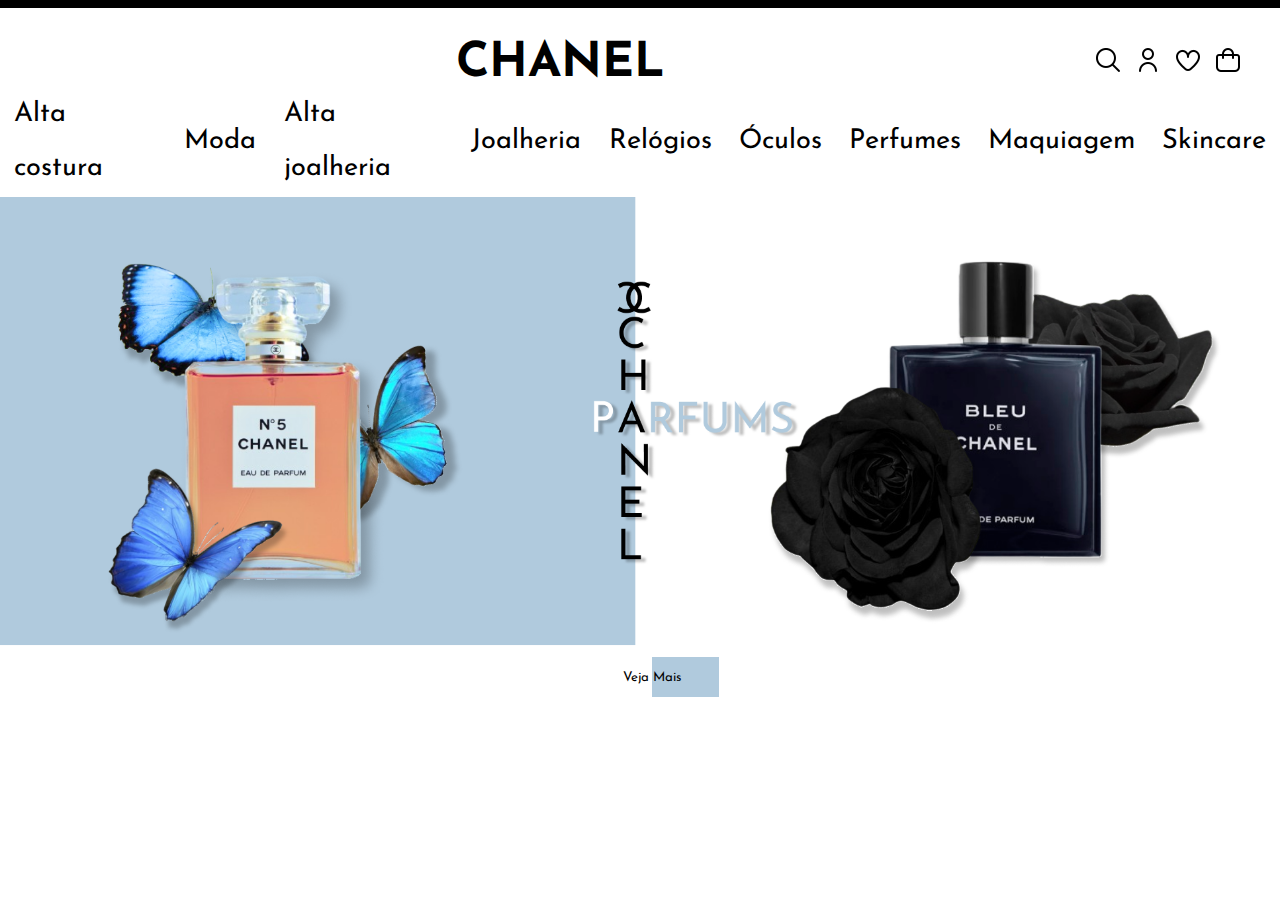
==== index.html @ cc5ebaff "starting application" ====
<!DOCTYPE html>
<html lang="en">

<head>
    <meta charset="UTF-8">
    <meta name="viewport" content="width=device-width, initial-scale=1.0">
    <link rel="stylesheet" href="./style.css">
    <script defer src="./script.js"></script>
    <link rel="shortcut icon" type="imagex/png" href="./assets/imgs/download 1.png" class="icon-link">
    <title>CHANEL</title>
</head>

<body>
    <header>
        <nav>
            <div class="topper">
                <div class="top-black"></div>

                <div class="icons">
                    <div class="logo">
                        <h1>CHANEL</h1>
                        <ul>
                            <li>
                                <a href=""><img src="./assets/imgs/bolsa-de-compras.png" alt=""></a>
                            </li>
                            <li>
                                <a href=""><img src="./assets/imgs/coracao.png" alt=""></a>
                            </li>
                            <li>
                                <a href=""><img src="./assets/imgs/do-utilizador.png" alt=""></a>
                            </li>
                            <li>
                                <a href=""><img src="./assets/imgs/procurar.png" alt=""></a>
                            </li>

                        </ul>
                    </div>
                </div>

                <section>
                    <div class="links">
                        <ul>
                            <li>
                                <a class="menu-link" href="page1">Alta costura</a>
                            </li>
                            <li>
                                <a class="menu-link" href="page2">Moda</a>
                            </li>
                            <li>
                                <a class="menu-link" href="page3">Alta joalheria</a>
                            </li>
                            <li>
                                <a class="menu-link" href="page4">Joalheria</a>
                            </li>
                            <li>
                                <a class="menu-link" href="page5">Relógios</a>
                            </li>
                            <li>
                                <a class="menu-link" href="page6">Óculos</a>
                            </li>
                            <li>
                                <a class="menu-link" href="page7">Perfumes</a>
                            </li>
                            <li>
                                <a class="menu-link" href="page8">Maquiagem</a>
                            </li>
                            <li>
                                <a class="menu-link" href="page9">Skincare</a>
                            </li>
                        </ul>
                    </div>
                </section>
        </nav>
    </header>

    <a href="">
    <section class="parfums">
        <div class="section-container">
                <div class="section-img">
                    <img src="./assets/imgs/Component 7.png" alt="">
                    <button class="button-card">
                        Veja Mais
                    </button>
                </div>
        </div>
    </section>
</a>
    
</body>

</html>
---- style.css ----
@import url('https://fonts.googleapis.com/css2?family=Josefin+Sans:ital,wght@0,100..700;1,100..700&display=swap');

* {
    padding: 0 auto;
    margin: 0 auto;
    font-family: 'Josefin Sans', sans-serif;

}

h1 {
    font-size: 48px;
}

.top-black {
    width: 100%;
    height: .5rem;
    background-color: black;
}

.icons {
    padding-left: 2em;
    padding-right: 2em;
    padding-top: 2em;
}

.logo ul {
    list-style: none;
    width: max-content;
    margin: 0;
    padding: 0;
}


.logo {
    display: flex;
}

.icons li {
    padding: .5em;
    float: right;
}

.links ul {
    list-style: none;
    width: max-content;
    margin: 0;
    display: flex;
    align-items: center;
    padding: 0;
}


.links {
    font-size: 1.7em;
    display: flex;
    justify-content: center;
}

.links li {
    padding-inline: .5em;

}

.menu-link {
    text-decoration: none;
    color: black;
    line-height: 2;
    position: relative;
}

.menu-link::before {
    content: '';
    width: 0;
    height: 2px;
    border-radius: 2px;
    background-color: #000;
    position: absolute;
    bottom: -.25rem;
    left: 50%;
    transition: width .4s, left .4s;
}

.menu-link:hover::before {
    width: 100%;
    left: 0;
}


link.icon-link {
    border-radius: 100%;
}

.section-img img{
    width: 100%;
}

button.button-card{
    position:absolute;
    z-index:1;
    top:73%;
    left:45.72%;
    border: none;
    background: linear-gradient(to left, #b0cadd 50%, white 50%);

    color: black;
    width: 10em;
    height: 3em;
    cursor: pointer;
}

button.button-card:hover{
    background: #000;
    color: white;
      
}
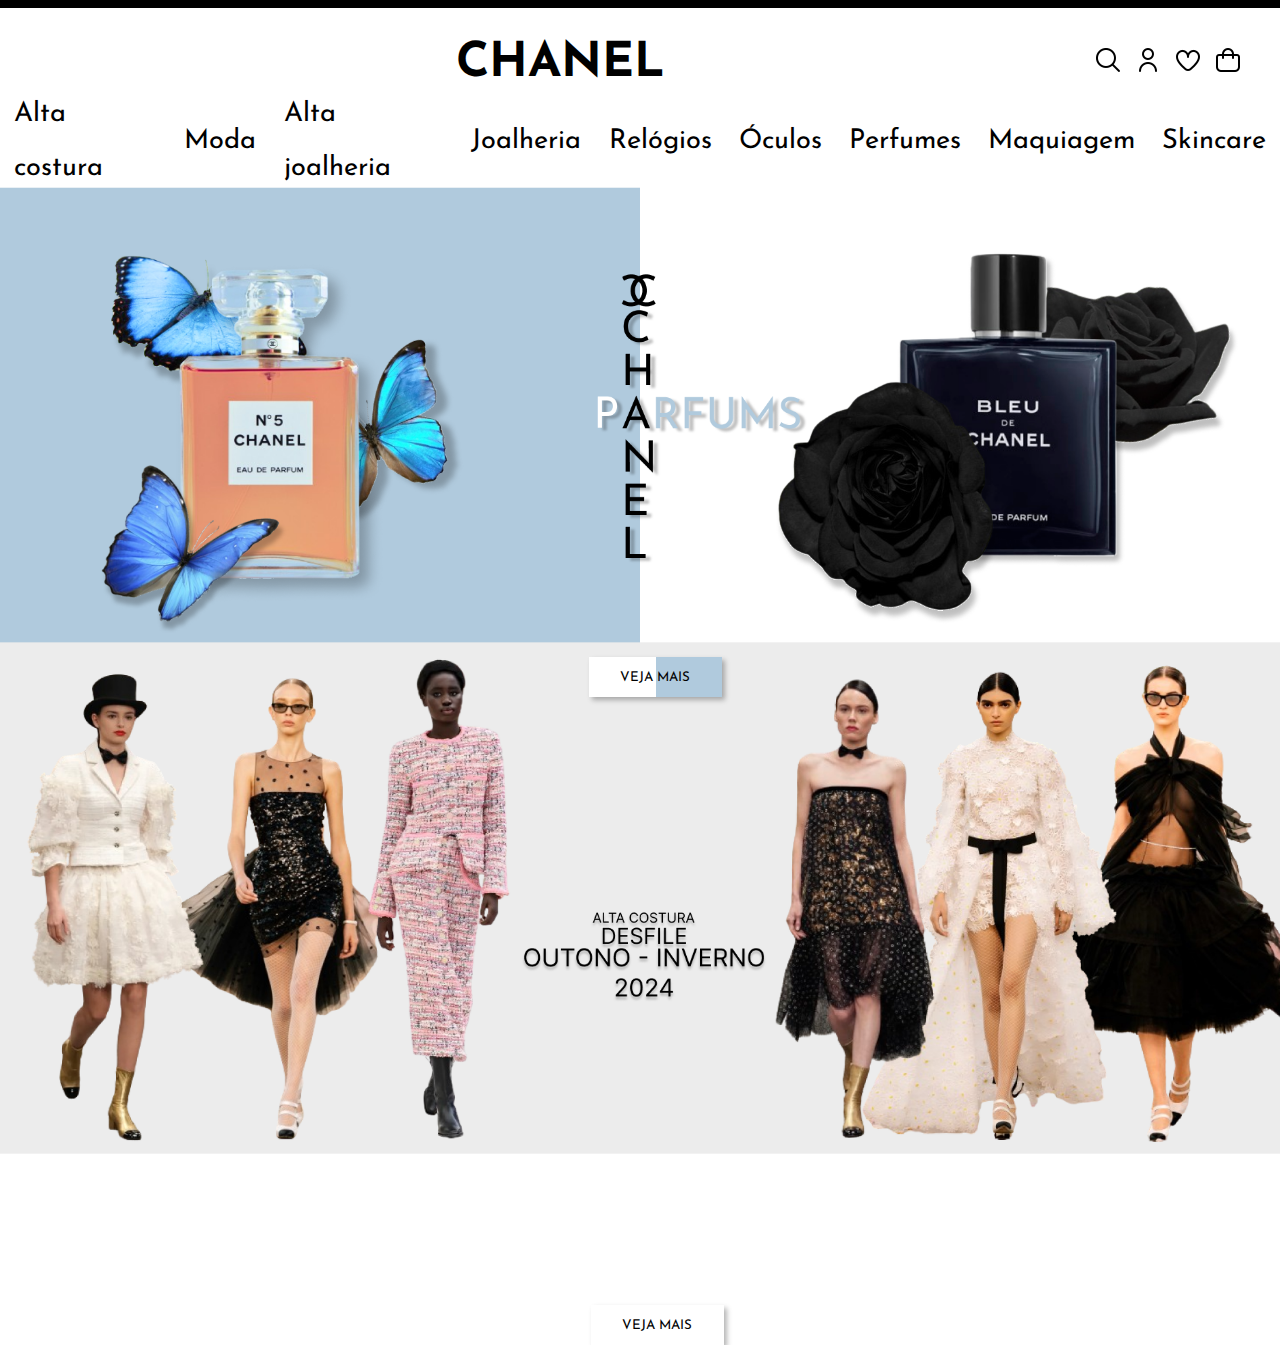
==== commit 08dac455: "updating files" ====
--- a/index.html
+++ b/index.html
@@ -16,26 +16,26 @@
             <div class="topper">
                 <div class="top-black"></div>
 
-                <div class="icons">
-                    <div class="logo">
-                        <h1>CHANEL</h1>
-                        <ul>
-                            <li>
-                                <a href=""><img src="./assets/imgs/bolsa-de-compras.png" alt=""></a>
-                            </li>
-                            <li>
-                                <a href=""><img src="./assets/imgs/coracao.png" alt=""></a>
-                            </li>
-                            <li>
-                                <a href=""><img src="./assets/imgs/do-utilizador.png" alt=""></a>
-                            </li>
-                            <li>
-                                <a href=""><img src="./assets/imgs/procurar.png" alt=""></a>
-                            </li>
+                    <div class="icons">
+                        <div class="logo">
+                            <h1>CHANEL</h1>
+                            <ul>
+                                <li>
+                                    <a href=""><img src="./assets/imgs/bolsa-de-compras.png" alt=""></a>
+                                </li>
+                                <li>
+                                    <a href=""><img src="./assets/imgs/coracao.png" alt=""></a>
+                                </li>
+                                <li>
+                                    <a href=""><img src="./assets/imgs/do-utilizador.png" alt=""></a>
+                                </li>
+                                <li>
+                                    <a href=""><img src="./assets/imgs/procurar.png" alt=""></a>
+                                </li>
 
-                        </ul>
+                            </ul>
+                        </div>
                     </div>
-                </div>
 
                 <section>
                     <div class="links">
@@ -74,18 +74,28 @@
     </header>
 
     <a href="">
-    <section class="parfums">
-        <div class="section-container">
-                <div class="section-img">
-                    <img src="./assets/imgs/Component 7.png" alt="">
-                    <button class="button-card">
-                        Veja Mais
-                    </button>
-                </div>
-        </div>
-    </section>
-</a>
-    
+        <section class="parfums">
+            <div class="section-container">
+                    <div class="section-img">
+                        <img src="./assets/imgs/Component 7 (1).png" alt="">
+                        <button class="button-card" id="btn1">
+                            VEJA MAIS
+                        </button>
+                    </div>
+            </div>
+        </section>
+    </a>
+    <a href="">
+        <section class="high-fashion">
+            <div class="section-container">
+                    <div class="section-img">
+                        <img src="./assets/imgs/Component 8 (1).png" alt="">
+                        <button class="button-card" id="btn2">
+                            VEJA MAIS
+                        </button>
+                    </div>
+            </div>
+        </section>
+    </a>
 </body>
-
 </html>--- a/style.css
+++ b/style.css
@@ -5,6 +5,10 @@
     margin: 0 auto;
     font-family: 'Josefin Sans', sans-serif;
 
+}
+
+html, body {
+    overflow-x: hidden;
 }
 
 h1 {
@@ -33,6 +37,7 @@
 
 .logo {
     display: flex;
+    align-items: stretch;
 }
 
 .icons li {
@@ -90,26 +95,52 @@
     border-radius: 100%;
 }
 
+
 .section-img img{
     width: 100%;
+    transform:matrix(1.01449, 0, 0, 1.01449, 0, -6)
 }
 
 button.button-card{
     position:absolute;
     z-index:1;
-    top:73%;
-    left:45.72%;
     border: none;
-    background: linear-gradient(to left, #b0cadd 50%, white 50%);
-
-    color: black;
     width: 10em;
     height: 3em;
     cursor: pointer;
+    box-shadow: 3px 3px 5px rgba(0, 0, 0, 0.295);
 }
 
 button.button-card:hover{
-    background: #000;
-    color: white;
+    background: #000 !important;
+    color: white !important;
       
-}+}
+
+#btn1{
+    top:73%;
+    left:46%;
+    background: linear-gradient(to left, #b0cadd 50%, white 50%);
+    color: black;
+}
+
+#btn2{
+    top:145%;
+    left:46.155%;
+    background: white;
+    color: black;
+}
+
+body::-webkit-scrollbar {
+    width: 12px;               /* width of the entire scrollbar */
+  }
+  
+  body::-webkit-scrollbar-track {
+    background: white;        /* color of the tracking area */
+  }
+  
+  body::-webkit-scrollbar-thumb {
+    background-color: rgb(218, 218, 218);    /* color of the scroll thumb */
+    border-radius: 20px;       /* roundness of the scroll thumb */
+    border: 3px solid white;  /* creates padding around scroll thumb */
+  }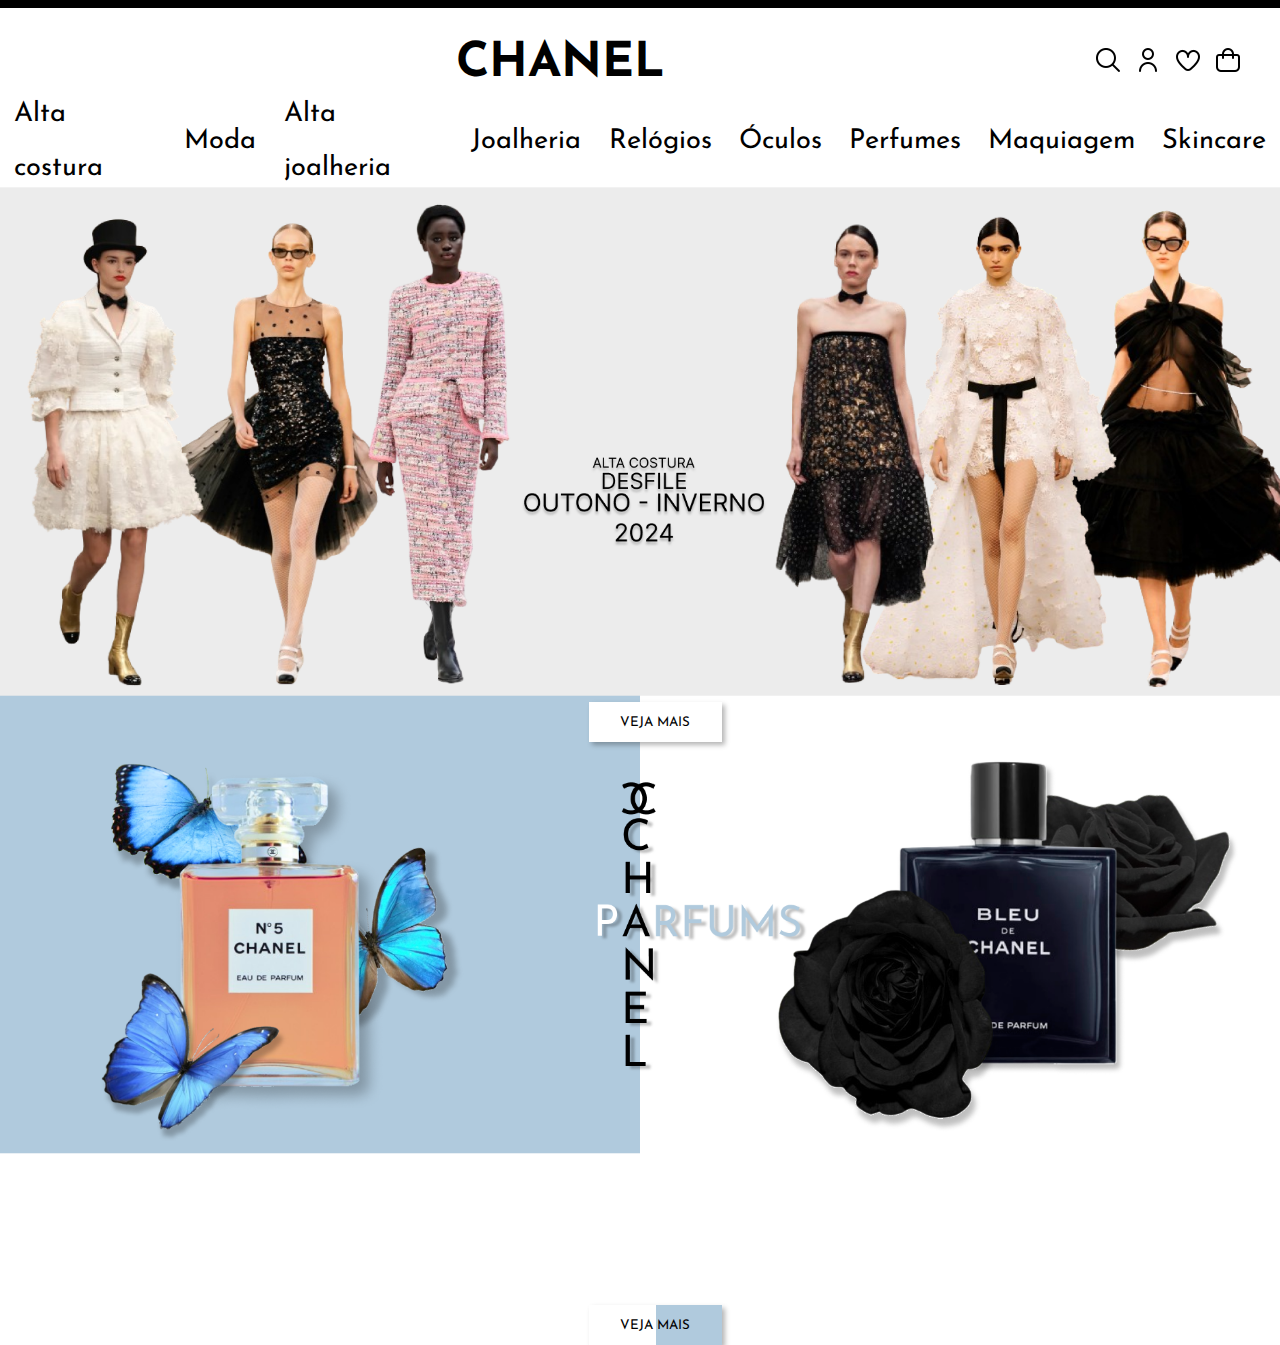
==== commit addfb578: "updating files" ====
--- a/index.html
+++ b/index.html
@@ -16,26 +16,26 @@
             <div class="topper">
                 <div class="top-black"></div>
 
-                    <div class="icons">
-                        <div class="logo">
-                            <h1>CHANEL</h1>
-                            <ul>
-                                <li>
-                                    <a href=""><img src="./assets/imgs/bolsa-de-compras.png" alt=""></a>
-                                </li>
-                                <li>
-                                    <a href=""><img src="./assets/imgs/coracao.png" alt=""></a>
-                                </li>
-                                <li>
-                                    <a href=""><img src="./assets/imgs/do-utilizador.png" alt=""></a>
-                                </li>
-                                <li>
-                                    <a href=""><img src="./assets/imgs/procurar.png" alt=""></a>
-                                </li>
+                <div class="icons">
+                    <div class="logo">
+                        <h1>CHANEL</h1>
+                        <ul>
+                            <li>
+                                <a href=""><img src="./assets/imgs/bolsa-de-compras.png" alt=""></a>
+                            </li>
+                            <li>
+                                <a href=""><img src="./assets/imgs/coracao.png" alt=""></a>
+                            </li>
+                            <li>
+                                <a href=""><img src="./assets/imgs/do-utilizador.png" alt=""></a>
+                            </li>
+                            <li>
+                                <a href=""><img src="./assets/imgs/procurar.png" alt=""></a>
+                            </li>
 
-                            </ul>
-                        </div>
+                        </ul>
                     </div>
+                </div>
 
                 <section>
                     <div class="links">
@@ -72,30 +72,32 @@
                 </section>
         </nav>
     </header>
-
     <a href="">
-        <section class="parfums">
+        <section class="high-fashion">
             <div class="section-container">
-                    <div class="section-img">
-                        <img src="./assets/imgs/Component 7 (1).png" alt="">
-                        <button class="button-card" id="btn1">
-                            VEJA MAIS
-                        </button>
-                    </div>
+                <div class="section-img">
+                    <img src="./assets/imgs/Component 8 (1).png" alt="">
+                    <button class="button-card" id="btn2">
+                        VEJA MAIS
+                    </button>
+                </div>
             </div>
         </section>
     </a>
     <a href="">
-        <section class="high-fashion">
+        <section class="parfums">
             <div class="section-container">
-                    <div class="section-img">
-                        <img src="./assets/imgs/Component 8 (1).png" alt="">
-                        <button class="button-card" id="btn2">
-                            VEJA MAIS
-                        </button>
-                    </div>
+                <div class="section-img">
+                    <img src="./assets/imgs/Component 7 (1).png" alt="">
+                    <button class="button-card" id="btn1">
+                        VEJA MAIS
+                    </button>
+                </div>
             </div>
         </section>
     </a>
+   
+
 </body>
+
 </html>--- a/style.css
+++ b/style.css
@@ -114,20 +114,19 @@
 button.button-card:hover{
     background: #000 !important;
     color: white !important;
-      
+}
+
+#btn2{
+    top:78%;
+    left:46%;
+    background: white;
+    color: black;
 }
 
 #btn1{
-    top:73%;
+    top:145%;
     left:46%;
     background: linear-gradient(to left, #b0cadd 50%, white 50%);
-    color: black;
-}
-
-#btn2{
-    top:145%;
-    left:46.155%;
-    background: white;
     color: black;
 }
 
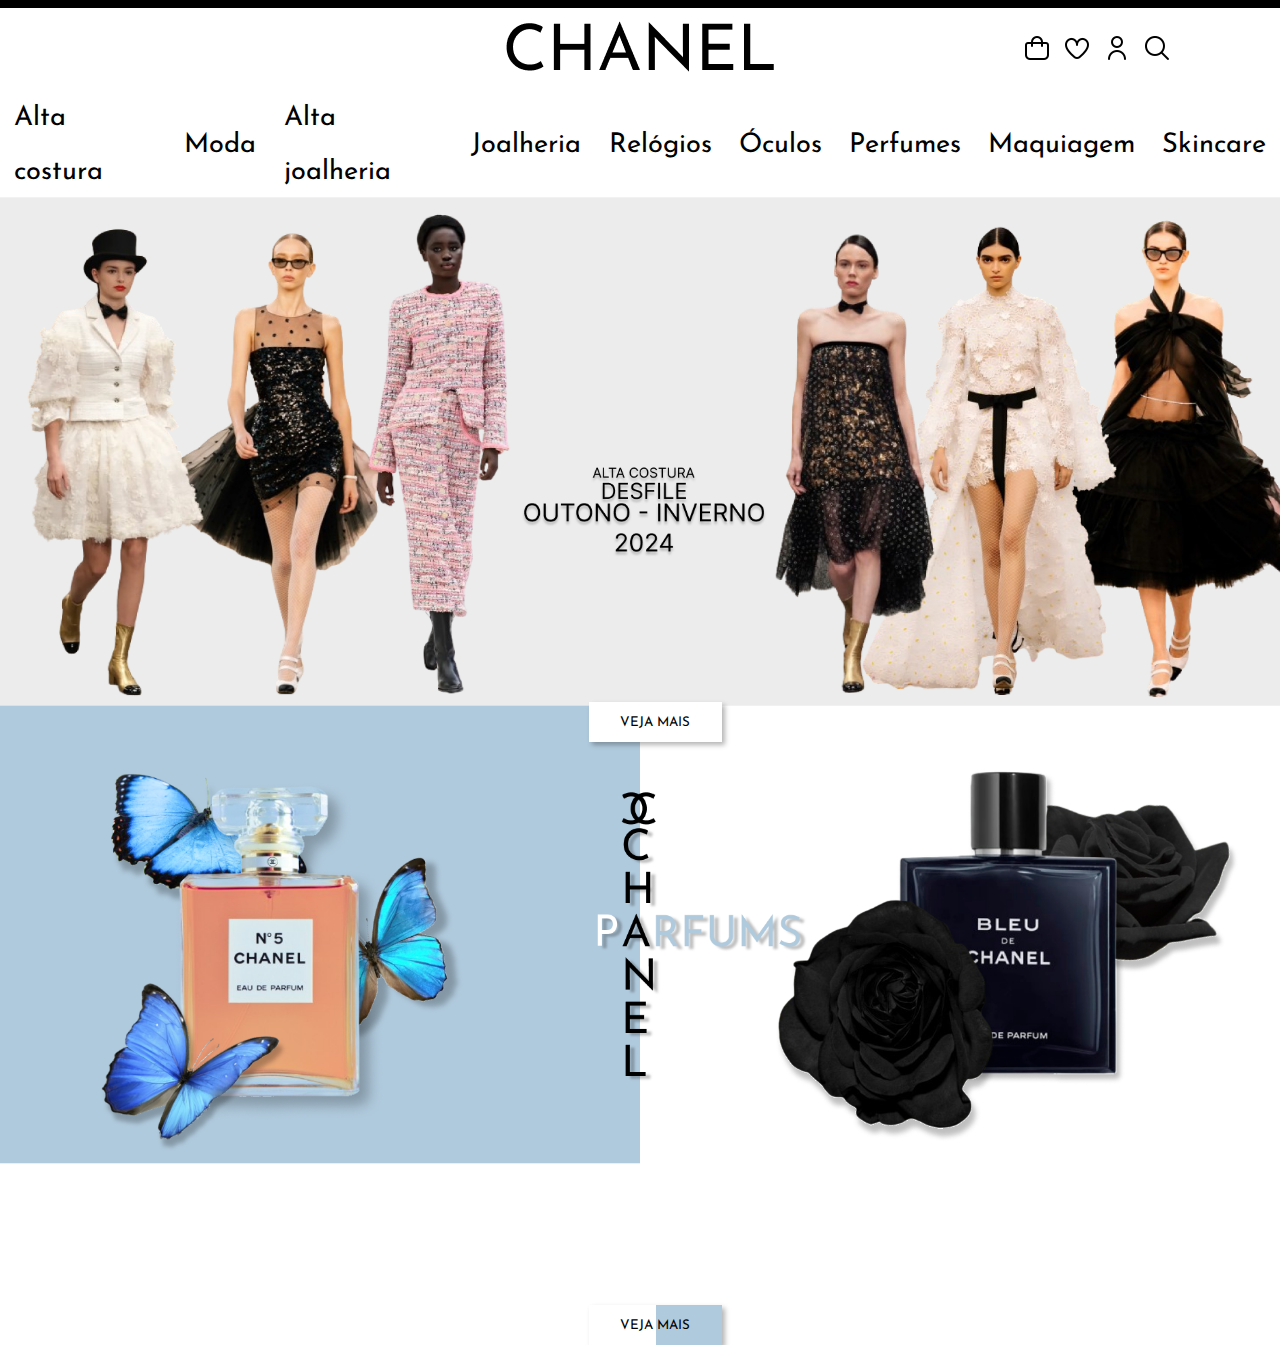
==== commit 6403db94: "updating files" ====
--- a/index.html
+++ b/index.html
@@ -12,31 +12,37 @@
 
 <body>
     <header>
-        <nav>
+        <div class="header-inner">
             <div class="topper">
-                <div class="top-black"></div>
+                <div class="nav container">
+                    <ul class="nav-left nav-left-one">
 
-                <div class="icons">
-                    <div class="logo">
-                        <h1>CHANEL</h1>
-                        <ul>
-                            <li>
-                                <a href=""><img src="./assets/imgs/bolsa-de-compras.png" alt=""></a>
-                            </li>
-                            <li>
-                                <a href=""><img src="./assets/imgs/coracao.png" alt=""></a>
-                            </li>
-                            <li>
-                                <a href=""><img src="./assets/imgs/do-utilizador.png" alt=""></a>
-                            </li>
-                            <li>
-                                <a href=""><img src="./assets/imgs/procurar.png" alt=""></a>
-                            </li>
+                    </ul>
+                    <div class="nav-center">
+                        <div class="nav-item">
+                            <h1>
+                                <img src="/assets/imgs/CHANEL.png" alt="">
+                            </h1>
+                        </div>
+                    </div>
+                    <ul class="nav-right">
+                        <li>
+                            <a href="" class="nav-item"><img src="./assets/imgs/bolsa-de-compras.png" alt=""></a>
+                        </li>
+                        <li>
+                            <a href="" class="nav-item"><img src="./assets/imgs/coracao.png" alt=""></a>
+                        </li>
+                        <li>
+                            <a href="" class="nav-item"><img src="./assets/imgs/do-utilizador.png" alt=""></a>
+                        </li>
+                        <li>
+                            <a href="" class="nav-item"><img src="./assets/imgs/procurar.png" alt=""></a>
+                        </li>
+                    </ul>
 
-                        </ul>
-                    </div>
                 </div>
-
+            </div>
+            <nav class="header-primary">
                 <section>
                     <div class="links">
                         <ul>
@@ -70,16 +76,22 @@
                         </ul>
                     </div>
                 </section>
-        </nav>
+            </nav>
     </header>
+
+
     <a href="">
         <section class="high-fashion">
             <div class="section-container">
                 <div class="section-img">
                     <img src="./assets/imgs/Component 8 (1).png" alt="">
-                    <button class="button-card" id="btn2">
-                        VEJA MAIS
-                    </button>
+                    <div class="layout-root">
+                        <div class="positioner">
+                            <button class="button-card" id="btn2">
+                                VEJA MAIS
+                            </button>
+                        </div>
+                    </div>
                 </div>
             </div>
         </section>
@@ -89,15 +101,17 @@
             <div class="section-container">
                 <div class="section-img">
                     <img src="./assets/imgs/Component 7 (1).png" alt="">
-                    <button class="button-card" id="btn1">
-                        VEJA MAIS
-                    </button>
+                    <div class="layout-root">
+                        <div class="positioner">
+                            <button class="button-card" id="btn1">
+                                VEJA MAIS
+                            </button>
+                        </div>
+                    </div>
                 </div>
             </div>
         </section>
     </a>
-   
-
 </body>
 
 </html>--- a/style.css
+++ b/style.css
@@ -1,4 +1,10 @@
 @import url('https://fonts.googleapis.com/css2?family=Josefin+Sans:ital,wght@0,100..700;1,100..700&display=swap');
+
+*,
+::after,
+::before {
+    box-sizing: border-box;
+}
 
 * {
     padding: 0 auto;
@@ -7,24 +13,160 @@
 
 }
 
-html, body {
+blockquote,
+body,
+dd,
+dl,
+dt,
+fieldset,
+figure,
+h1,
+h2,
+h3,
+h4,
+h5,
+h6,
+hr,
+html,
+iframe,
+legend,
+li,
+ol,
+p,
+pre,
+textarea,
+ul {
+    margin: 0;
+    padding: 0;
+}
+
+html,
+body {
     overflow-x: hidden;
 }
 
-h1 {
-    font-size: 48px;
-}
-
-.top-black {
+h1,
+h2,
+h3,
+h4,
+h5,
+h6 {
+    font-size: inherit;
+    font-weight: inherit;
+    margin: 0;
+    padding: 0;
+}
+
+ul {
+    margin-block-start: 1em;
+    margin-block-end: 1em;
+    margin-inline-start: 0px;
+    margin-inline-end: 0px;
+    padding-inline-start: 40px;
+    unicode-bidi: isolate;
+}
+
+button {
+    position: absolute;
+    z-index: 1;
+    border: none;
+    width: 10em;
+    height: 3em;
+    cursor: pointer;
+    box-shadow: 3px 3px 5px rgba(0, 0, 0, 0.295);
+}
+
+button.button-card:hover {
+    background: #000 !important;
+    color: white !important;
+}
+
+body::-webkit-scrollbar {
+    width: 12px;
+}
+
+body::-webkit-scrollbar-track {
+    background: white;
+}
+
+body::-webkit-scrollbar-thumb {
+    background-color: rgb(218, 218, 218);
+    border-radius: 20px;
+    border: 3px solid white;
+}
+
+div {
+    display: block;
+    unicode-bidi: isolate;
+}
+
+.topper {
+    border-top: .5rem solid #000;
+}
+
+.nav-item {
+    align-items: center;
+    display: flex;
+    flex-grow: 0;
+    flex-shrink: 0;
+    justify-content: center;
+    min-width: 2.25rem;
+    padding: .75rem .5rem 1rem;
+    position: relative;
     width: 100%;
-    height: .5rem;
-    background-color: black;
-}
-
-.icons {
-    padding-left: 2em;
-    padding-right: 2em;
-    padding-top: 2em;
+}
+
+.nav,
+.nav li {
+    display: flex;
+}
+
+.nav-left {
+    align-items: center;
+    display: flex;
+    flex-basis: 0;
+    flex-grow: 1;
+    flex-shrink: 0;
+    justify-content: flex-start;
+    white-space: nowrap;
+}
+
+@media screen and (min-width: 60.0625rem) {
+    .container {
+        margin: 0 auto;
+        max-width: 83.875rem;
+        overflow: hidden;
+        padding-left: 8.0555555556%;
+        padding-right: 8.0555555556%;
+    }
+}
+
+@media screen and (min-width: 60.0625rem) {
+
+    .header__primary,
+    .header__primary__links {
+        display: flex;
+        justify-content: center;
+    }
+}
+
+.nav-center {
+    align-items: center;
+    display: flex;
+    flex-shrink: 1;
+    justify-content: center;
+    margin-left: auto;
+    margin-right: auto;
+    text-align: center;
+}
+
+.nav-right {
+    align-items: center;
+    display: flex;
+    flex-basis: 0;
+    flex-grow: 1;
+    flex-shrink: 0;
+    justify-content: flex-end;
 }
 
 .logo ul {
@@ -40,10 +182,15 @@
     align-items: stretch;
 }
 
-.icons li {
-    padding: .5em;
-    float: right;
-}
+.nav {
+    align-items: stretch;
+}
+
+.container {
+    box-sizing: initial;
+
+}
+
 
 .links ul {
     list-style: none;
@@ -90,56 +237,22 @@
     left: 0;
 }
 
-
-link.icon-link {
-    border-radius: 100%;
-}
-
-
-.section-img img{
+.section-img img {
     width: 100%;
-    transform:matrix(1.01449, 0, 0, 1.01449, 0, -6)
-}
-
-button.button-card{
-    position:absolute;
-    z-index:1;
-    border: none;
-    width: 10em;
-    height: 3em;
+    transform: matrix(1.01449, 0, 0, 1.01449, 0, 0);
     cursor: pointer;
-    box-shadow: 3px 3px 5px rgba(0, 0, 0, 0.295);
-}
-
-button.button-card:hover{
-    background: #000 !important;
-    color: white !important;
-}
-
-#btn2{
-    top:78%;
-    left:46%;
+}
+
+#btn2 {
+    top: 78%;
+    left: 46%;
     background: white;
     color: black;
 }
 
-#btn1{
-    top:145%;
-    left:46%;
+#btn1 {
+    top: 145%;
+    left: 46%;
     background: linear-gradient(to left, #b0cadd 50%, white 50%);
     color: black;
-}
-
-body::-webkit-scrollbar {
-    width: 12px;               /* width of the entire scrollbar */
-  }
-  
-  body::-webkit-scrollbar-track {
-    background: white;        /* color of the tracking area */
-  }
-  
-  body::-webkit-scrollbar-thumb {
-    background-color: rgb(218, 218, 218);    /* color of the scroll thumb */
-    border-radius: 20px;       /* roundness of the scroll thumb */
-    border: 3px solid white;  /* creates padding around scroll thumb */
-  }+}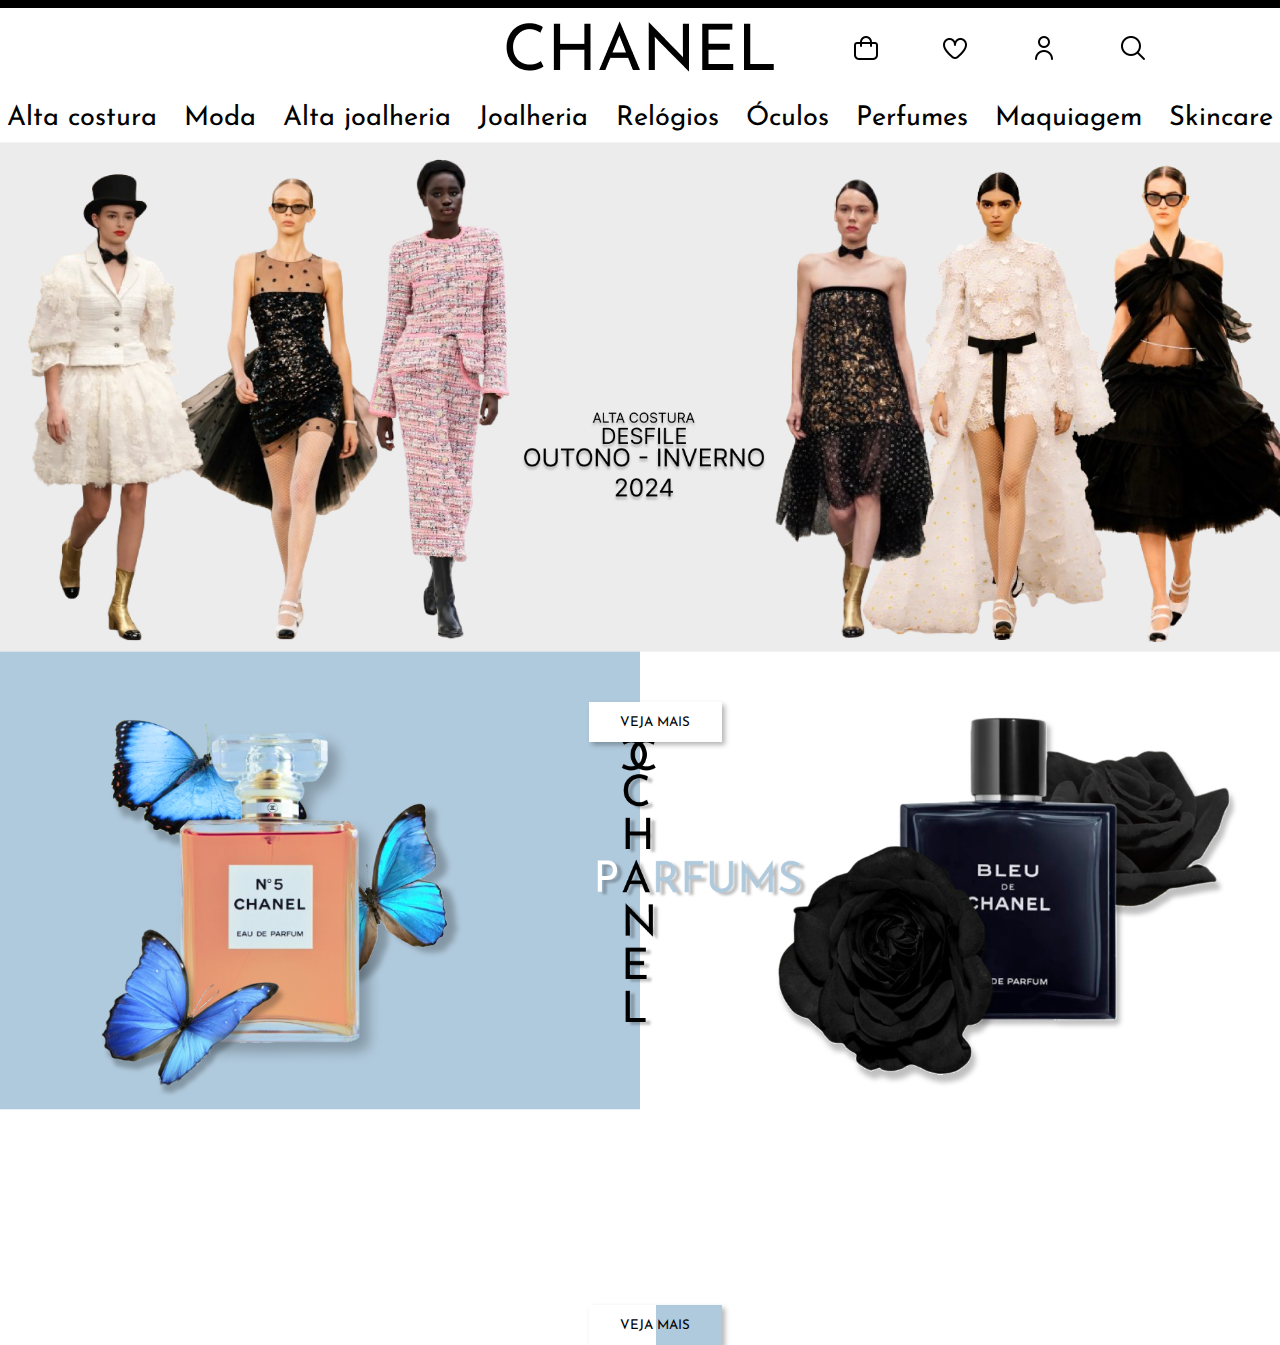
==== commit 165d9911: "code update" ====
--- a/index.html
+++ b/index.html
@@ -11,74 +11,8 @@
 </head>
 
 <body>
-    <header>
-        <div class="header-inner">
-            <div class="topper">
-                <div class="nav container">
-                    <ul class="nav-left nav-left-one">
-
-                    </ul>
-                    <div class="nav-center">
-                        <div class="nav-item">
-                            <h1>
-                                <img src="/assets/imgs/CHANEL.png" alt="">
-                            </h1>
-                        </div>
-                    </div>
-                    <ul class="nav-right">
-                        <li>
-                            <a href="" class="nav-item"><img src="./assets/imgs/bolsa-de-compras.png" alt=""></a>
-                        </li>
-                        <li>
-                            <a href="" class="nav-item"><img src="./assets/imgs/coracao.png" alt=""></a>
-                        </li>
-                        <li>
-                            <a href="" class="nav-item"><img src="./assets/imgs/do-utilizador.png" alt=""></a>
-                        </li>
-                        <li>
-                            <a href="" class="nav-item"><img src="./assets/imgs/procurar.png" alt=""></a>
-                        </li>
-                    </ul>
-
-                </div>
-            </div>
-            <nav class="header-primary">
-                <section>
-                    <div class="links">
-                        <ul>
-                            <li>
-                                <a class="menu-link" href="page1">Alta costura</a>
-                            </li>
-                            <li>
-                                <a class="menu-link" href="page2">Moda</a>
-                            </li>
-                            <li>
-                                <a class="menu-link" href="page3">Alta joalheria</a>
-                            </li>
-                            <li>
-                                <a class="menu-link" href="page4">Joalheria</a>
-                            </li>
-                            <li>
-                                <a class="menu-link" href="page5">Relógios</a>
-                            </li>
-                            <li>
-                                <a class="menu-link" href="page6">Óculos</a>
-                            </li>
-                            <li>
-                                <a class="menu-link" href="page7">Perfumes</a>
-                            </li>
-                            <li>
-                                <a class="menu-link" href="page8">Maquiagem</a>
-                            </li>
-                            <li>
-                                <a class="menu-link" href="page9">Skincare</a>
-                            </li>
-                        </ul>
-                    </div>
-                </section>
-            </nav>
-    </header>
-
+    <div id="header"></div>
+    <div id="navbar"></div>
 
     <a href="">
         <section class="high-fashion">
@@ -112,6 +46,7 @@
             </div>
         </section>
     </a>
+    
 </body>
 
 </html>--- a/style.css
+++ b/style.css
@@ -12,34 +12,6 @@
     font-family: 'Josefin Sans', sans-serif;
 
 }
-
-blockquote,
-body,
-dd,
-dl,
-dt,
-fieldset,
-figure,
-h1,
-h2,
-h3,
-h4,
-h5,
-h6,
-hr,
-html,
-iframe,
-legend,
-li,
-ol,
-p,
-pre,
-textarea,
-ul {
-    margin: 0;
-    padding: 0;
-}
-
 html,
 body {
     overflow-x: hidden;
@@ -100,143 +72,6 @@
     unicode-bidi: isolate;
 }
 
-.topper {
-    border-top: .5rem solid #000;
-}
-
-.nav-item {
-    align-items: center;
-    display: flex;
-    flex-grow: 0;
-    flex-shrink: 0;
-    justify-content: center;
-    min-width: 2.25rem;
-    padding: .75rem .5rem 1rem;
-    position: relative;
-    width: 100%;
-}
-
-.nav,
-.nav li {
-    display: flex;
-}
-
-.nav-left {
-    align-items: center;
-    display: flex;
-    flex-basis: 0;
-    flex-grow: 1;
-    flex-shrink: 0;
-    justify-content: flex-start;
-    white-space: nowrap;
-}
-
-@media screen and (min-width: 60.0625rem) {
-    .container {
-        margin: 0 auto;
-        max-width: 83.875rem;
-        overflow: hidden;
-        padding-left: 8.0555555556%;
-        padding-right: 8.0555555556%;
-    }
-}
-
-@media screen and (min-width: 60.0625rem) {
-
-    .header__primary,
-    .header__primary__links {
-        display: flex;
-        justify-content: center;
-    }
-}
-
-.nav-center {
-    align-items: center;
-    display: flex;
-    flex-shrink: 1;
-    justify-content: center;
-    margin-left: auto;
-    margin-right: auto;
-    text-align: center;
-}
-
-.nav-right {
-    align-items: center;
-    display: flex;
-    flex-basis: 0;
-    flex-grow: 1;
-    flex-shrink: 0;
-    justify-content: flex-end;
-}
-
-.logo ul {
-    list-style: none;
-    width: max-content;
-    margin: 0;
-    padding: 0;
-}
-
-
-.logo {
-    display: flex;
-    align-items: stretch;
-}
-
-.nav {
-    align-items: stretch;
-}
-
-.container {
-    box-sizing: initial;
-
-}
-
-
-.links ul {
-    list-style: none;
-    width: max-content;
-    margin: 0;
-    display: flex;
-    align-items: center;
-    padding: 0;
-}
-
-
-.links {
-    font-size: 1.7em;
-    display: flex;
-    justify-content: center;
-}
-
-.links li {
-    padding-inline: .5em;
-
-}
-
-.menu-link {
-    text-decoration: none;
-    color: black;
-    line-height: 2;
-    position: relative;
-}
-
-.menu-link::before {
-    content: '';
-    width: 0;
-    height: 2px;
-    border-radius: 2px;
-    background-color: #000;
-    position: absolute;
-    bottom: -.25rem;
-    left: 50%;
-    transition: width .4s, left .4s;
-}
-
-.menu-link:hover::before {
-    width: 100%;
-    left: 0;
-}
-
 .section-img img {
     width: 100%;
     transform: matrix(1.01449, 0, 0, 1.01449, 0, 0);
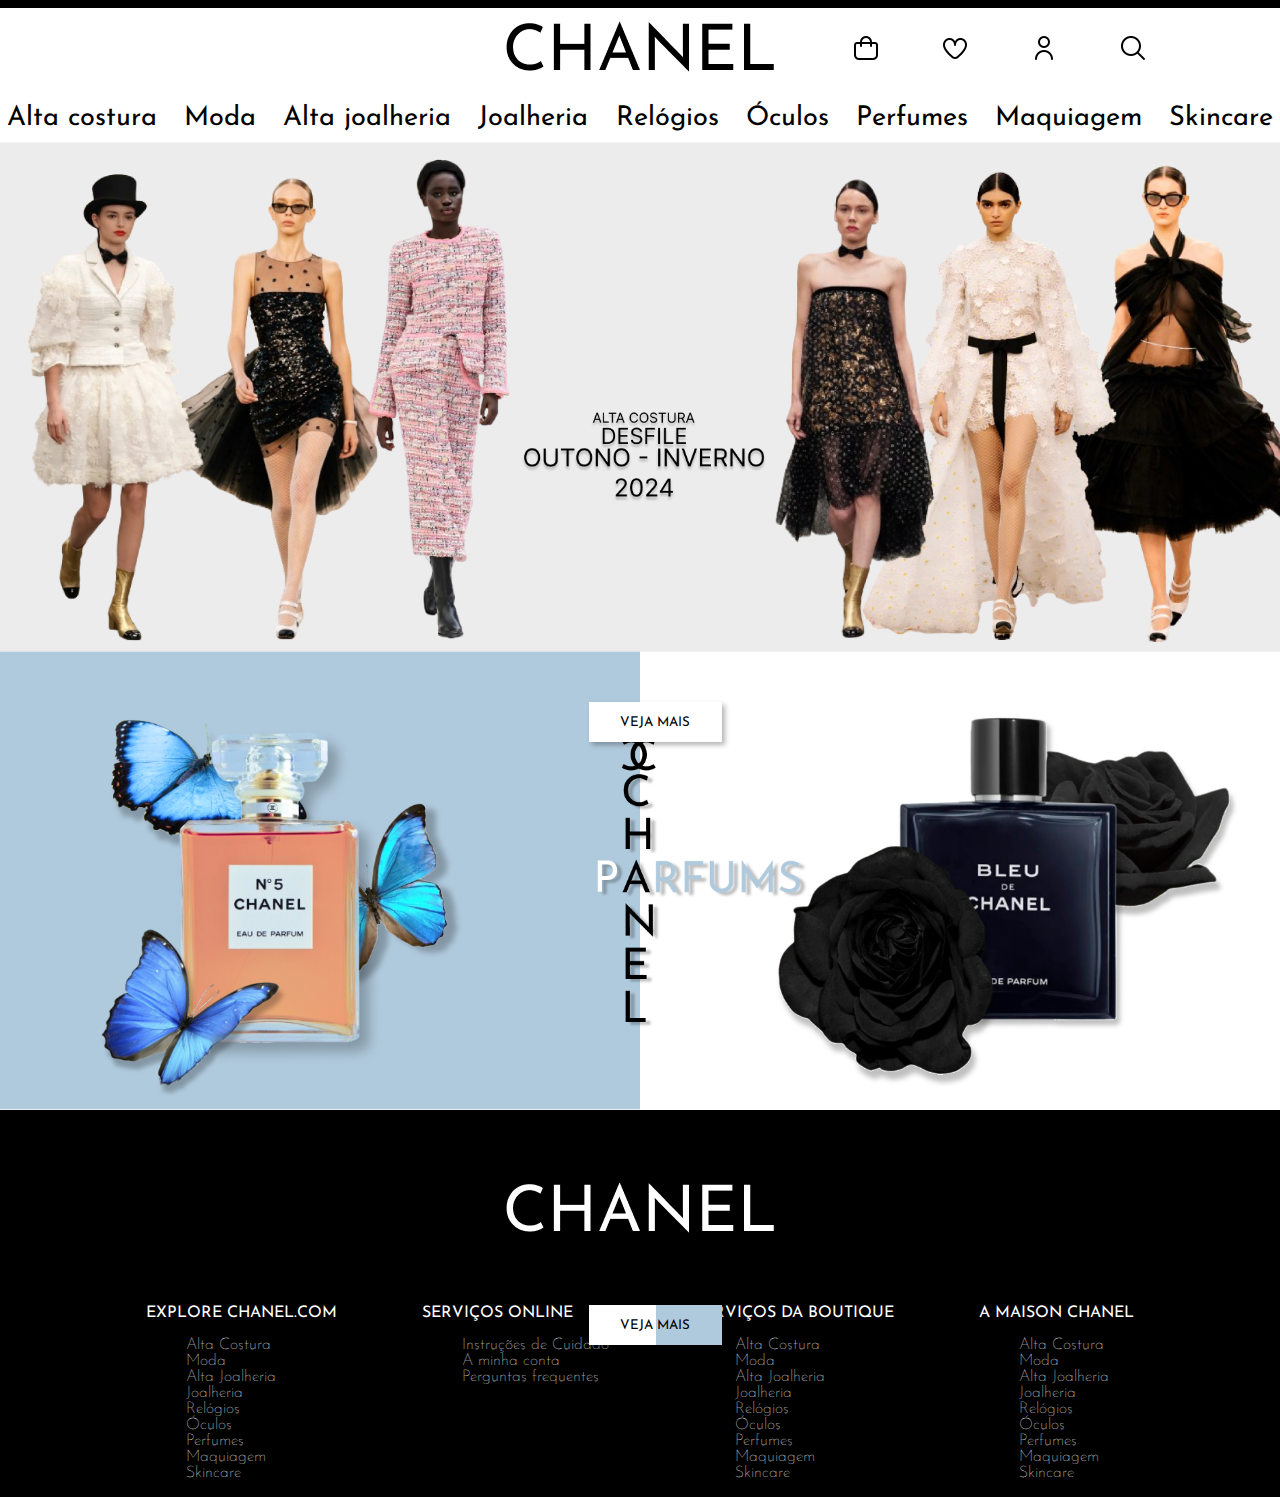
==== commit fcc537a8: "code update" ====
--- a/index.html
+++ b/index.html
@@ -46,7 +46,7 @@
             </div>
         </section>
     </a>
-    
+    <div id="footer"></div>
 </body>
 
 </html>--- a/style.css
+++ b/style.css
@@ -12,6 +12,7 @@
     font-family: 'Josefin Sans', sans-serif;
 
 }
+
 html,
 body {
     overflow-x: hidden;
@@ -36,6 +37,15 @@
     margin-inline-end: 0px;
     padding-inline-start: 40px;
     unicode-bidi: isolate;
+}
+
+li {
+    list-style: none;
+
+}
+
+a {
+    text-decoration: none;
 }
 
 button {
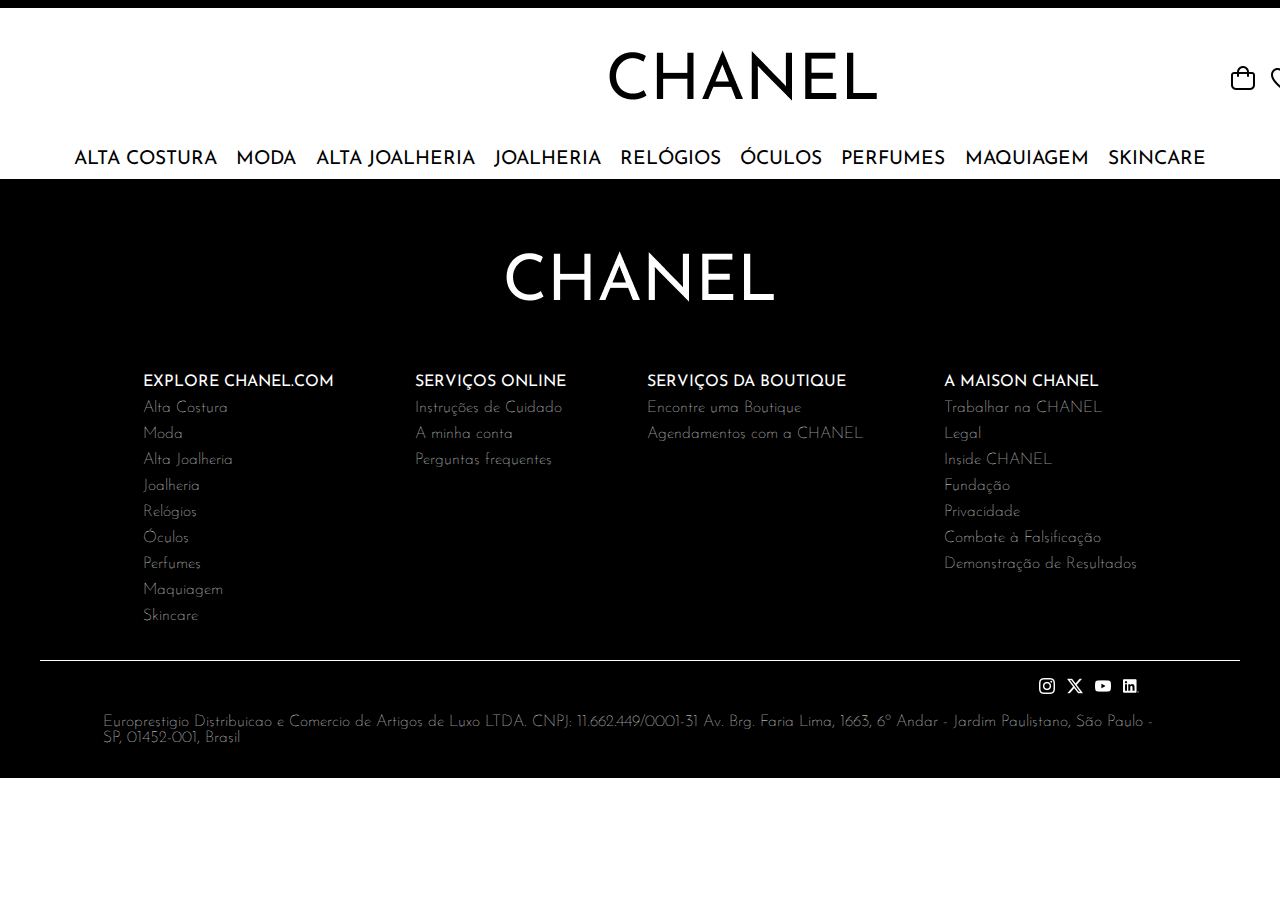
==== commit 131aff9d: "code update" ====
--- a/index.html
+++ b/index.html
@@ -7,45 +7,13 @@
     <link rel="stylesheet" href="./style.css">
     <script defer src="./script.js"></script>
     <link rel="shortcut icon" type="imagex/png" href="./assets/imgs/download 1.png" class="icon-link">
-    <title>CHANEL</title>
+    <title>Site Réplica CHANEL: Moda, Fragrância, Beleza, Relojoaria, Alta Joalheria</title>
 </head>
 
 <body>
     <div id="header"></div>
     <div id="navbar"></div>
 
-    <a href="">
-        <section class="high-fashion">
-            <div class="section-container">
-                <div class="section-img">
-                    <img src="./assets/imgs/Component 8 (1).png" alt="">
-                    <div class="layout-root">
-                        <div class="positioner">
-                            <button class="button-card" id="btn2">
-                                VEJA MAIS
-                            </button>
-                        </div>
-                    </div>
-                </div>
-            </div>
-        </section>
-    </a>
-    <a href="">
-        <section class="parfums">
-            <div class="section-container">
-                <div class="section-img">
-                    <img src="./assets/imgs/Component 7 (1).png" alt="">
-                    <div class="layout-root">
-                        <div class="positioner">
-                            <button class="button-card" id="btn1">
-                                VEJA MAIS
-                            </button>
-                        </div>
-                    </div>
-                </div>
-            </div>
-        </section>
-    </a>
     <div id="footer"></div>
 </body>
 
--- a/style.css
+++ b/style.css
@@ -30,41 +30,22 @@
     padding: 0;
 }
 
-ul {
-    margin-block-start: 1em;
-    margin-block-end: 1em;
-    margin-inline-start: 0px;
-    margin-inline-end: 0px;
-    padding-inline-start: 40px;
-    unicode-bidi: isolate;
-}
-
 li {
     list-style: none;
-
+    margin: 0;
+    padding: 0;
 }
 
 a {
     text-decoration: none;
 }
 
-button {
-    position: absolute;
-    z-index: 1;
-    border: none;
-    width: 10em;
-    height: 3em;
-    cursor: pointer;
-    box-shadow: 3px 3px 5px rgba(0, 0, 0, 0.295);
+body::-webkit-scrollbar {
+    width: 12px;
 }
 
-button.button-card:hover {
-    background: #000 !important;
-    color: white !important;
-}
-
-body::-webkit-scrollbar {
-    width: 12px;
+p {
+    font-weight: 100;
 }
 
 body::-webkit-scrollbar-track {
@@ -80,24 +61,4 @@
 div {
     display: block;
     unicode-bidi: isolate;
-}
-
-.section-img img {
-    width: 100%;
-    transform: matrix(1.01449, 0, 0, 1.01449, 0, 0);
-    cursor: pointer;
-}
-
-#btn2 {
-    top: 78%;
-    left: 46%;
-    background: white;
-    color: black;
-}
-
-#btn1 {
-    top: 145%;
-    left: 46%;
-    background: linear-gradient(to left, #b0cadd 50%, white 50%);
-    color: black;
 }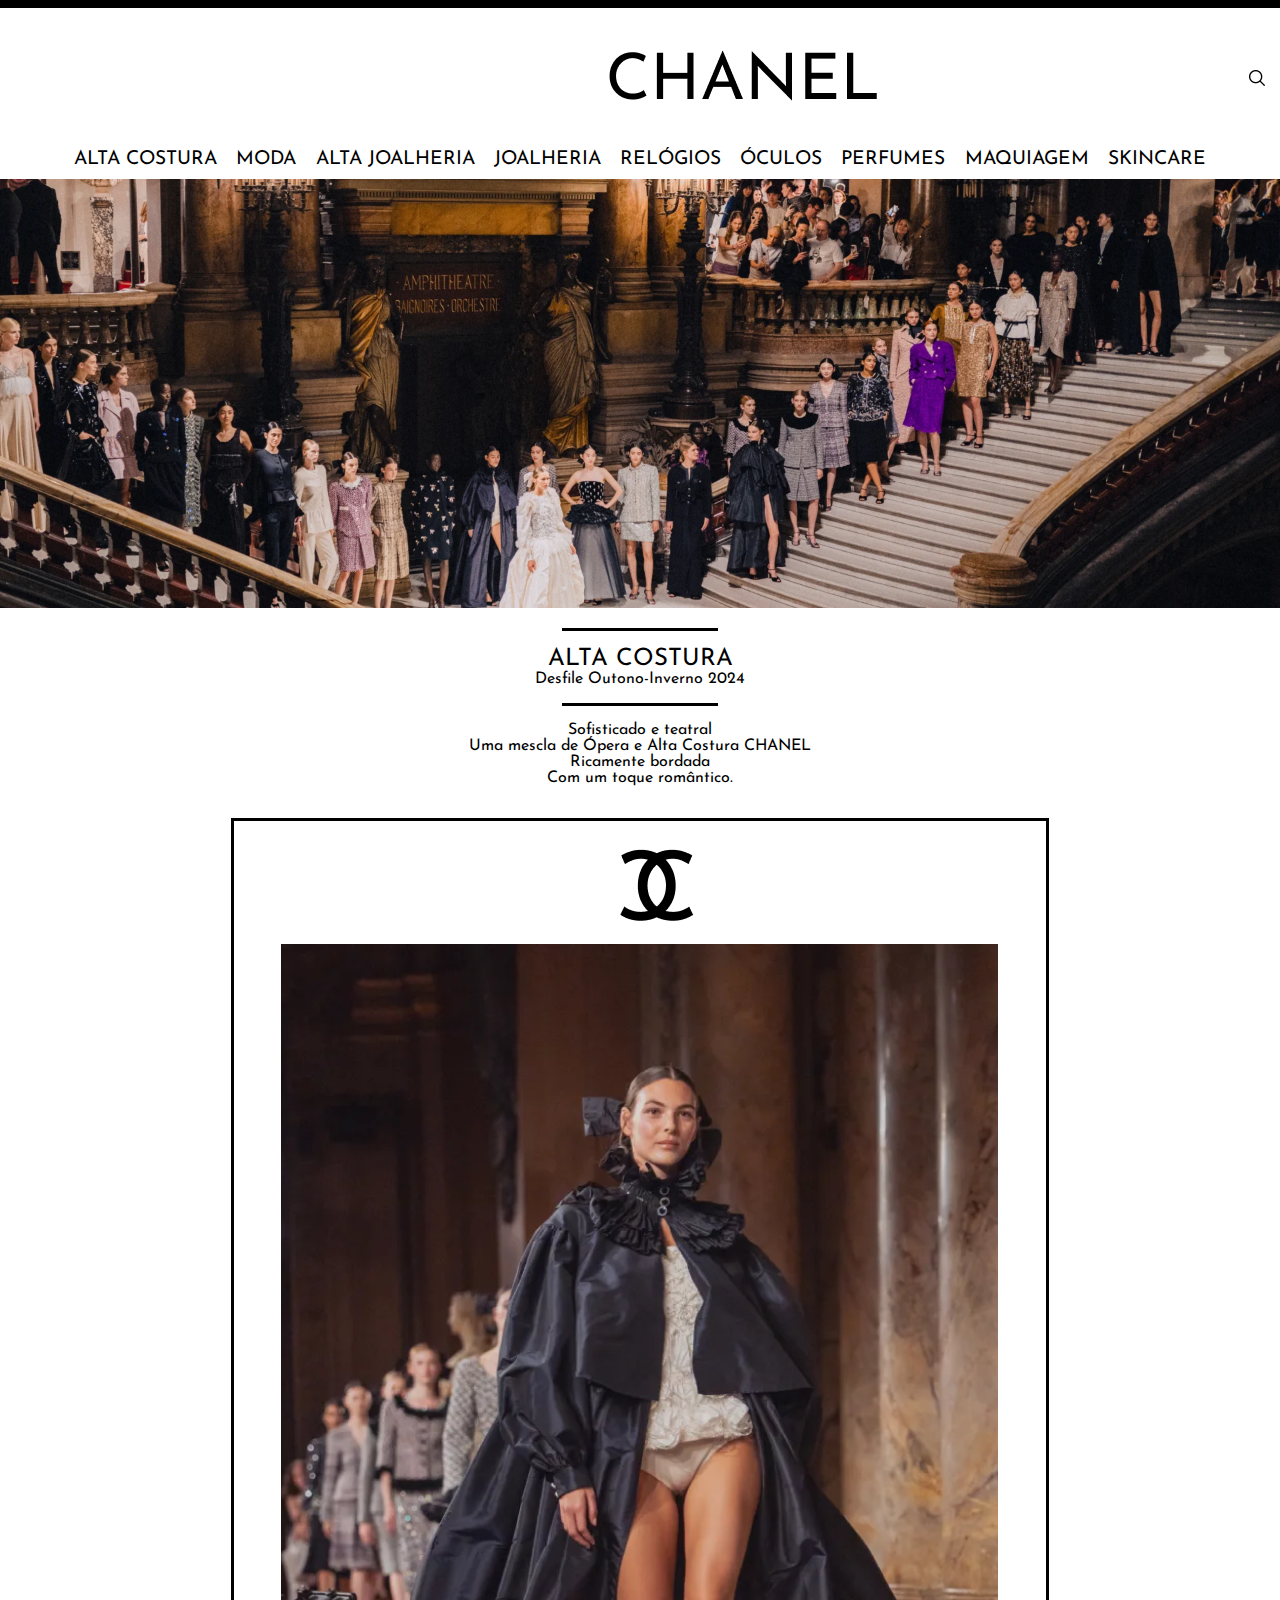
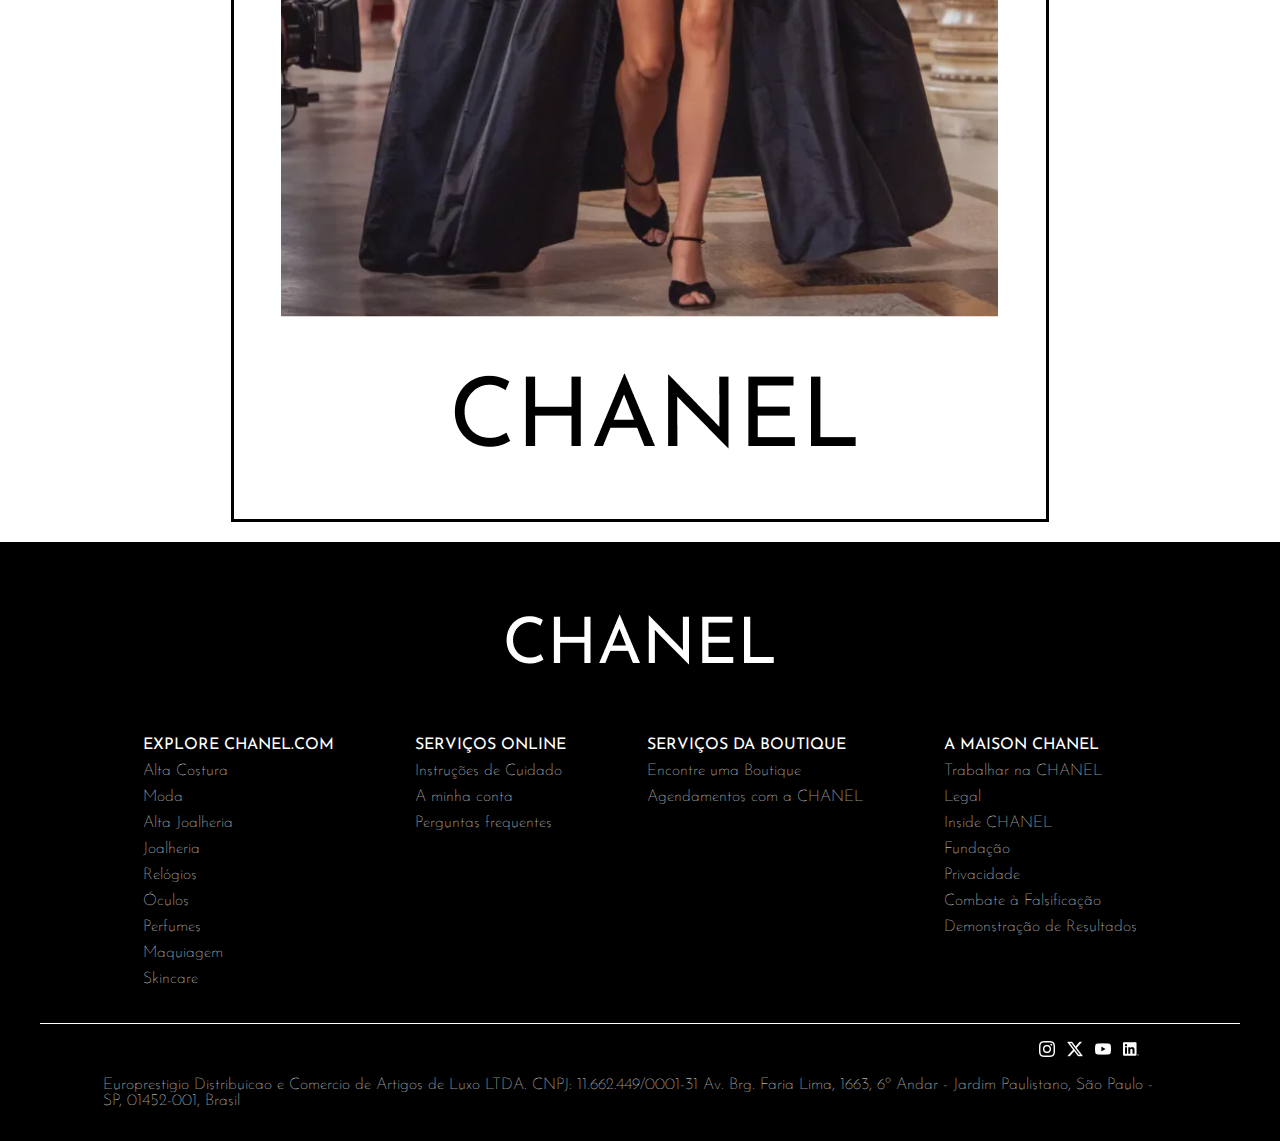
==== commit 873fc8f2: "update code" ====
--- a/index.html
+++ b/index.html
@@ -13,7 +13,7 @@
 <body>
     <div id="header"></div>
     <div id="navbar"></div>
-
+    <div id="section"></div>
     <div id="footer"></div>
 </body>
 
